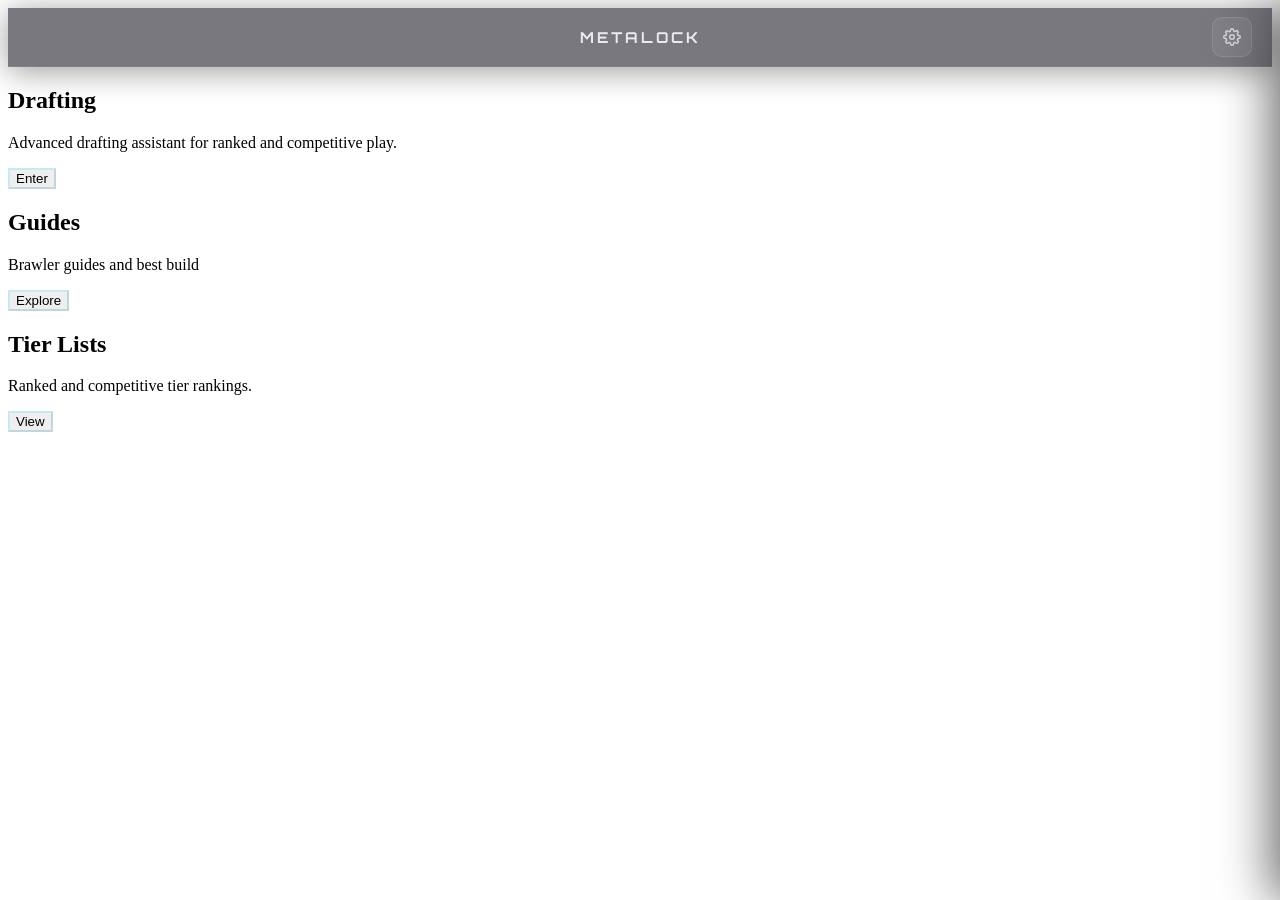
==== Index.html @ 1bfb884b "Initial commit" ====
<!DOCTYPE html>
<html lang="en">
<head>
    <meta charset="UTF-8">
    <meta name="viewport" content="width=device-width, initial-scale=1.0">
    <title>MetaLock App</title>

    <link href="https://fonts.googleapis.com/css2?family=Orbitron:wght@600;700&family=Inter:wght@400;600;700&display=swap" rel="stylesheet">

    <link rel="stylesheet" href="styles/base.css">
    <link rel="stylesheet" href="styles/layout.css">
    <link rel="stylesheet" href="styles/components.css">
    <link rel="stylesheet" href="styles/themes.css">

    <style>
        /* ── Hide old top-bar ── */
        .top-bar { display: none; }

        /* ═══════════════════════════════════════
           GLASS NAV BAR
        ═══════════════════════════════════════ */
        #glassNav {
            position: sticky;
            top: 0;
            z-index: 200;
            display: flex;
            align-items: center;
            justify-content: space-between;
            padding: 0 20px;
            height: 58px;
            background: rgba(10, 10, 20, 0.55);
            backdrop-filter: blur(18px) saturate(180%);
            -webkit-backdrop-filter: blur(18px) saturate(180%);
            border-bottom: 1px solid rgba(255, 255, 255, 0.07);
            box-shadow: 0 4px 32px rgba(0, 0, 0, 0.4);
        }

        /* Left spacer — mirrors gear button width so title stays centred */
        #navSpacer {
            width: 40px;
            height: 40px;
            flex-shrink: 0;
        }

        /* Centre — logo/title */
        #navTitle {
            font-family: 'Orbitron', sans-serif;
            font-size: 15px;
            font-weight: 700;
            letter-spacing: 3px;
            color: rgba(255,255,255,0.85);
            text-transform: uppercase;
            user-select: none;
            position: absolute;
            left: 50%;
            transform: translateX(-50%);
        }

        /* Right — gear */
        #navGear {
            background: rgba(255,255,255,0.06);
            border: 1px solid rgba(255,255,255,0.1);
            border-radius: 10px;
            width: 40px;
            height: 40px;
            display: flex;
            align-items: center;
            justify-content: center;
            cursor: pointer;
            transition: background 0.2s, transform 0.4s, border-color 0.2s;
            color: rgba(255,255,255,0.65);
            flex-shrink: 0;
        }
        #navGear:hover {
            background: rgba(255,255,255,0.12);
            color: #fff;
            border-color: rgba(255,255,255,0.22);
        }
        #navGear.open {
            transform: rotate(60deg);
            background: rgba(255,255,255,0.12);
            color: #fff;
        }

        /* ═══════════════════════════════════════
           SETTINGS DRAWER
        ═══════════════════════════════════════ */
        #settingsOverlay {
            display: none;
            position: fixed;
            inset: 0;
            z-index: 190;
            background: rgba(0,0,0,0);
            transition: background 0.3s;
        }
        #settingsOverlay.visible {
            display: block;
            background: rgba(0,0,0,0.35);
        }

        #settingsDrawer {
            position: fixed;
            top: 0;
            right: 0;
            height: 100vh;
            width: 300px;
            max-width: 88vw;
            z-index: 195;
            background: rgba(14, 14, 26, 0.82);
            backdrop-filter: blur(24px) saturate(160%);
            -webkit-backdrop-filter: blur(24px) saturate(160%);
            border-left: 1px solid rgba(255,255,255,0.08);
            box-shadow: -8px 0 48px rgba(0,0,0,0.6);
            transform: translateX(100%);
            transition: transform 0.35s cubic-bezier(0.22, 1, 0.36, 1);
            display: flex;
            flex-direction: column;
            overflow-y: auto;
        }
        #settingsDrawer.open { transform: translateX(0); }

        .drawer-header {
            display: flex;
            align-items: center;
            justify-content: space-between;
            padding: 18px 20px 14px;
            border-bottom: 1px solid rgba(255,255,255,0.07);
        }
        .drawer-header-title {
            font-family: 'Orbitron', sans-serif;
            font-size: 13px;
            font-weight: 700;
            letter-spacing: 2px;
            color: rgba(255,255,255,0.7);
        }
        #drawerClose {
            background: none;
            border: none;
            color: rgba(255,255,255,0.4);
            cursor: pointer;
            padding: 4px;
            border-radius: 6px;
            transition: color 0.2s, background 0.2s;
            display: flex;
            align-items: center;
        }
        #drawerClose:hover { color: #fff; background: rgba(255,255,255,0.08); }

        .drawer-section {
            padding: 20px 20px 4px;
        }
        .drawer-section-label {
            font-family: 'Orbitron', sans-serif;
            font-size: 9px;
            font-weight: 700;
            letter-spacing: 2.5px;
            color: rgba(255,255,255,0.25);
            text-transform: uppercase;
            margin-bottom: 12px;
        }

        /* ── Theme swatches ── */
        .theme-swatches {
            display: grid;
            grid-template-columns: 1fr 1fr;
            gap: 8px;
        }
        .theme-swatch {
            border-radius: 10px;
            padding: 10px 12px;
            cursor: pointer;
            border: 2px solid transparent;
            transition: border-color 0.2s, transform 0.15s;
            display: flex;
            align-items: center;
            gap: 10px;
            font-family: 'Orbitron', sans-serif;
            font-size: 10px;
            font-weight: 700;
            letter-spacing: 1px;
        }
        .theme-swatch:hover { transform: scale(1.03); }
        .theme-swatch.active { border-color: rgba(255,255,255,0.55); }

        .theme-swatch[data-theme="theme-dark"]  { background: rgba(20,20,35,0.9);    color: rgba(255,255,255,0.7); }
        .theme-swatch[data-theme="theme-light"] { background: rgba(240,240,248,0.9); color: rgba(30,30,50,0.8); }
        .theme-swatch[data-theme="theme-red"]   { background: rgba(60,10,10,0.9);    color: rgba(255,140,140,0.9); }
        .theme-swatch[data-theme="theme-blue"]  { background: rgba(10,20,60,0.9);    color: rgba(100,180,255,0.9); }

        .swatch-dot {
            width: 12px;
            height: 12px;
            border-radius: 50%;
            flex-shrink: 0;
        }
        .theme-swatch[data-theme="theme-dark"]  .swatch-dot { background: #7b7b9e; }
        .theme-swatch[data-theme="theme-light"] .swatch-dot { background: #b0b0d0; }
        .theme-swatch[data-theme="theme-red"]   .swatch-dot { background: #ee1b1b; }
        .theme-swatch[data-theme="theme-blue"]  .swatch-dot { background: #0088ff; }

        /* ── Divider ── */
        .drawer-divider {
            height: 1px;
            background: rgba(255,255,255,0.06);
            margin: 8px 20px;
        }

        /* ── Toggle rows ── */
        .setting-row {
            display: flex;
            align-items: center;
            justify-content: space-between;
            padding: 11px 0;
            border-bottom: 1px solid rgba(255,255,255,0.04);
        }
        .setting-row:last-child { border-bottom: none; }
        .setting-row-label {
            font-family: 'Orbitron', sans-serif;
            font-size: 10px;
            font-weight: 700;
            letter-spacing: 1px;
            color: rgba(255,255,255,0.55);
        }
        .setting-row-desc {
            font-family: 'Orbitron', sans-serif;
            font-size: 8px;
            letter-spacing: 0.5px;
            color: rgba(255,255,255,0.2);
            margin-top: 2px;
        }

        /* Pill toggle */
        .pill-toggle {
            position: relative;
            width: 40px;
            height: 22px;
            flex-shrink: 0;
        }
        .pill-toggle input { opacity: 0; width: 0; height: 0; }
        .pill-track {
            position: absolute;
            inset: 0;
            border-radius: 11px;
            background: rgba(255,255,255,0.1);
            border: 1px solid rgba(255,255,255,0.12);
            cursor: pointer;
            transition: background 0.25s;
        }
        .pill-track::after {
            content: '';
            position: absolute;
            left: 3px;
            top: 50%;
            transform: translateY(-50%);
            width: 14px;
            height: 14px;
            border-radius: 50%;
            background: rgba(255,255,255,0.4);
            transition: left 0.25s, background 0.25s;
        }
        .pill-toggle input:checked + .pill-track {
            background: rgba(93,220,255,0.25);
            border-color: rgba(93,220,255,0.4);
        }
        .pill-toggle input:checked + .pill-track::after {
            left: calc(100% - 17px);
            background: #5ddcff;
        }

        /* ── Accent pips ── */
        .accent-pips {
            display: flex;
            gap: 8px;
            flex-wrap: wrap;
            margin-top: 2px;
        }
        .accent-pip {
            width: 22px;
            height: 22px;
            border-radius: 50%;
            cursor: pointer;
            border: 2px solid transparent;
            transition: transform 0.15s, border-color 0.15s;
        }
        .accent-pip:hover { transform: scale(1.2); }
        .accent-pip.active { border-color: #fff; transform: scale(1.15); }
    </style>
</head>

<body class="theme-dark">

    <!-- ── Glass nav bar ── -->
    <nav id="glassNav">
        <!-- Spacer mirrors gear width so title is truly centred -->
        <div id="navSpacer"></div>

        <span id="navTitle">MetaLock</span>

        <button id="navGear" aria-label="Settings" title="Settings">
            <svg width="18" height="18" viewBox="0 0 24 24" fill="none" stroke="currentColor" stroke-width="2" stroke-linecap="round" stroke-linejoin="round">
                <circle cx="12" cy="12" r="3"/>
                <path d="M19.4 15a1.65 1.65 0 0 0 .33 1.82l.06.06a2 2 0 0 1-2.83 2.83l-.06-.06a1.65 1.65 0 0 0-1.82-.33 1.65 1.65 0 0 0-1 1.51V21a2 2 0 0 1-4 0v-.09A1.65 1.65 0 0 0 9 19.4a1.65 1.65 0 0 0-1.82.33l-.06.06a2 2 0 0 1-2.83-2.83l.06-.06A1.65 1.65 0 0 0 4.68 15a1.65 1.65 0 0 0-1.51-1H3a2 2 0 0 1 0-4h.09A1.65 1.65 0 0 0 4.6 9a1.65 1.65 0 0 0-.33-1.82l-.06-.06a2 2 0 0 1 2.83-2.83l.06.06A1.65 1.65 0 0 0 9 4.68a1.65 1.65 0 0 0 1-1.51V3a2 2 0 0 1 4 0v.09a1.65 1.65 0 0 0 1 1.51 1.65 1.65 0 0 0 1.82-.33l.06-.06a2 2 0 0 1 2.83 2.83l-.06.06A1.65 1.65 0 0 0 19.4 9a1.65 1.65 0 0 0 1.51 1H21a2 2 0 0 1 0 4h-.09a1.65 1.65 0 0 0-1.51 1z"/>
            </svg>
        </button>
    </nav>

    <!-- ── Settings overlay & drawer ── -->
    <div id="settingsOverlay"></div>

    <aside id="settingsDrawer" role="dialog" aria-label="Settings">
        <div class="drawer-header">
            <span class="drawer-header-title">SETTINGS</span>
            <button id="drawerClose" aria-label="Close settings">
                <svg width="16" height="16" viewBox="0 0 16 16" fill="none">
                    <path d="M3 3L13 13M13 3L3 13" stroke="currentColor" stroke-width="2" stroke-linecap="round"/>
                </svg>
            </button>
        </div>

        <!-- Theme -->
        <div class="drawer-section">
            <div class="drawer-section-label">Theme</div>
            <div class="theme-swatches">
                <div class="theme-swatch active" data-theme="theme-dark">
                    <span class="swatch-dot"></span>Dark
                </div>
                <div class="theme-swatch" data-theme="theme-light">
                    <span class="swatch-dot"></span>Light
                </div>
                <div class="theme-swatch" data-theme="theme-red">
                    <span class="swatch-dot"></span>Red
                </div>
                <div class="theme-swatch" data-theme="theme-blue">
                    <span class="swatch-dot"></span>Blue
                </div>
            </div>
        </div>

        <div class="drawer-divider"></div>

        <!-- Display -->
        <div class="drawer-section">
            <div class="drawer-section-label">Display</div>

            <div class="setting-row">
                <div>
                    <div class="setting-row-label">Reduced Motion</div>
                    <div class="setting-row-desc">Disable animations</div>
                </div>
                <label class="pill-toggle">
                    <input type="checkbox" id="toggleMotion">
                    <span class="pill-track"></span>
                </label>
            </div>

            <div class="setting-row">
                <div>
                    <div class="setting-row-label">Compact Cards</div>
                    <div class="setting-row-desc">Smaller feature cards</div>
                </div>
                <label class="pill-toggle">
                    <input type="checkbox" id="toggleCompact">
                    <span class="pill-track"></span>
                </label>
            </div>
        </div>

        <div class="drawer-divider"></div>

        <!-- Accent colour -->
        <div class="drawer-section">
            <div class="drawer-section-label">UI Accent</div>
            <div class="accent-pips" id="accentPips">
                <div class="accent-pip active" data-accent="#5ddcff" style="background:#5ddcff"></div>
                <div class="accent-pip" data-accent="#ff5daa" style="background:#ff5daa"></div>
                <div class="accent-pip" data-accent="#5dff8a" style="background:#5dff8a"></div>
                <div class="accent-pip" data-accent="#ffbe5d" style="background:#ffbe5d"></div>
                <div class="accent-pip" data-accent="#c05dff" style="background:#c05dff"></div>
                <div class="accent-pip" data-accent="#ff5d5d" style="background:#ff5d5d"></div>
                <div class="accent-pip" data-accent="#ffffff" style="background:#ffffff"></div>
            </div>
        </div>

        <div class="drawer-divider"></div>

        <!-- About -->
        <div class="drawer-section">
            <div class="drawer-section-label">About</div>
            <div class="setting-row">
                <div>
                    <div class="setting-row-label">MetaLock</div>
                    <div class="setting-row-desc">Brawl Stars companion app</div>
                </div>
            </div>
        </div>
    </aside>

    <!-- ── Dashboard ── -->
    <main class="dashboard-grid">
        <div class="feature-card">
            <h2>Drafting</h2>
            <p>Advanced drafting assistant for ranked and competitive play.</p>
            <button class="primary-btn">Enter</button>
        </div>

        <div class="feature-card">
            <h2>Guides</h2>
            <p>Brawler guides and best build</p>
            <button class="primary-btn">Explore</button>
        </div>

        <div class="feature-card">
            <h2>Tier Lists</h2>
            <p>Ranked and competitive tier rankings.</p>
            <button class="primary-btn" onclick="goToTierLists()">View</button>
        </div>
    </main>

    <script src="scripts/themeManager.js"></script>
    <script src="scripts/app.js"></script>
    <script src="scripts/navigation.js"></script>

    <script>
    (function () {
        const THEMES    = ["theme-dark","theme-light","theme-red","theme-blue"];
        const LS_KEY    = "bsTierSettings_v1"; // shared key with tier-lists page

        // ── Load settings (shared with tier-lists page) ──
        let settings = { theme:"theme-dark", accent:"#5ddcff", compact:false, motion:false };
        try {
            const s = JSON.parse(localStorage.getItem(LS_KEY));
            if (s) settings = Object.assign(settings, s);
        } catch {}

        function saveSettings() {
            try { localStorage.setItem(LS_KEY, JSON.stringify(settings)); } catch {}
        }

        // ── Apply accent ──
        function applyAccent(color) {
            const style = document.getElementById("accentStyle") || document.createElement("style");
            style.id = "accentStyle";
            style.textContent = `
                .pill-toggle input:checked + .pill-track { background:${color}33; border-color:${color}66; }
                .pill-toggle input:checked + .pill-track::after { background:${color}; }
                .primary-btn { border-color: ${color}44; }
                .primary-btn:hover { box-shadow: 0 0 16px ${color}55; }
            `;
            document.head.appendChild(style);
        }

        // ── Apply compact ──
        function applyCompact(on) {
            const style = document.getElementById("compactStyle") || document.createElement("style");
            style.id = "compactStyle";
            style.textContent = on
                ? `.feature-card { padding: 16px 18px !important; } .feature-card h2 { font-size: 1.1rem !important; } .feature-card p { font-size: 0.82rem !important; }`
                : "";
            document.head.appendChild(style);
        }

        // ── Apply reduced motion ──
        function applyMotion(on) {
            const style = document.getElementById("motionStyle") || document.createElement("style");
            style.id = "motionStyle";
            style.textContent = on ? `*, *::before, *::after { transition: none !important; animation: none !important; }` : "";
            document.head.appendChild(style);
        }

        // ── Apply all ──
        function applyAll() {
            THEMES.forEach(t => document.body.classList.remove(t));
            document.body.classList.add(settings.theme);
            applyAccent(settings.accent);
            applyCompact(settings.compact);
            applyMotion(settings.motion);

            // Sync drawer UI
            document.querySelectorAll(".theme-swatch").forEach(el =>
                el.classList.toggle("active", el.dataset.theme === settings.theme));
            document.querySelectorAll(".accent-pip").forEach(el =>
                el.classList.toggle("active", el.dataset.accent === settings.accent));
            document.getElementById("toggleCompact").checked = settings.compact;
            document.getElementById("toggleMotion").checked  = settings.motion;
        }

        // ── Drawer open/close ──
        const gear    = document.getElementById("navGear");
        const drawer  = document.getElementById("settingsDrawer");
        const overlay = document.getElementById("settingsOverlay");
        const closeBtn= document.getElementById("drawerClose");

        function openDrawer()  { drawer.classList.add("open");    overlay.classList.add("visible");    gear.classList.add("open"); }
        function closeDrawer() { drawer.classList.remove("open"); overlay.classList.remove("visible"); gear.classList.remove("open"); }

        gear.addEventListener("click", () => drawer.classList.contains("open") ? closeDrawer() : openDrawer());
        overlay.addEventListener("click", closeDrawer);
        closeBtn.addEventListener("click", closeDrawer);

        // ── Theme swatches ──
        document.querySelectorAll(".theme-swatch").forEach(el => {
            el.addEventListener("click", () => {
                THEMES.forEach(t => document.body.classList.remove(t));
                document.body.classList.add(el.dataset.theme);
                document.querySelectorAll(".theme-swatch").forEach(s => s.classList.remove("active"));
                el.classList.add("active");
                settings.theme = el.dataset.theme;
                saveSettings();
            });
        });

        // ── Accent pips ──
        document.querySelectorAll(".accent-pip").forEach(pip => {
            pip.addEventListener("click", () => {
                document.querySelectorAll(".accent-pip").forEach(p => p.classList.remove("active"));
                pip.classList.add("active");
                settings.accent = pip.dataset.accent;
                applyAccent(settings.accent);
                saveSettings();
            });
        });

        // ── Toggles ──
        document.getElementById("toggleCompact").addEventListener("change", function () {
            settings.compact = this.checked;
            applyCompact(this.checked);
            saveSettings();
        });
        document.getElementById("toggleMotion").addEventListener("change", function () {
            settings.motion = this.checked;
            applyMotion(this.checked);
            saveSettings();
        });

        // ── Init ──
        if (document.readyState === "loading") {
            document.addEventListener("DOMContentLoaded", applyAll);
        } else {
            applyAll();
        }
    })();
    </script>

</body>
</html>
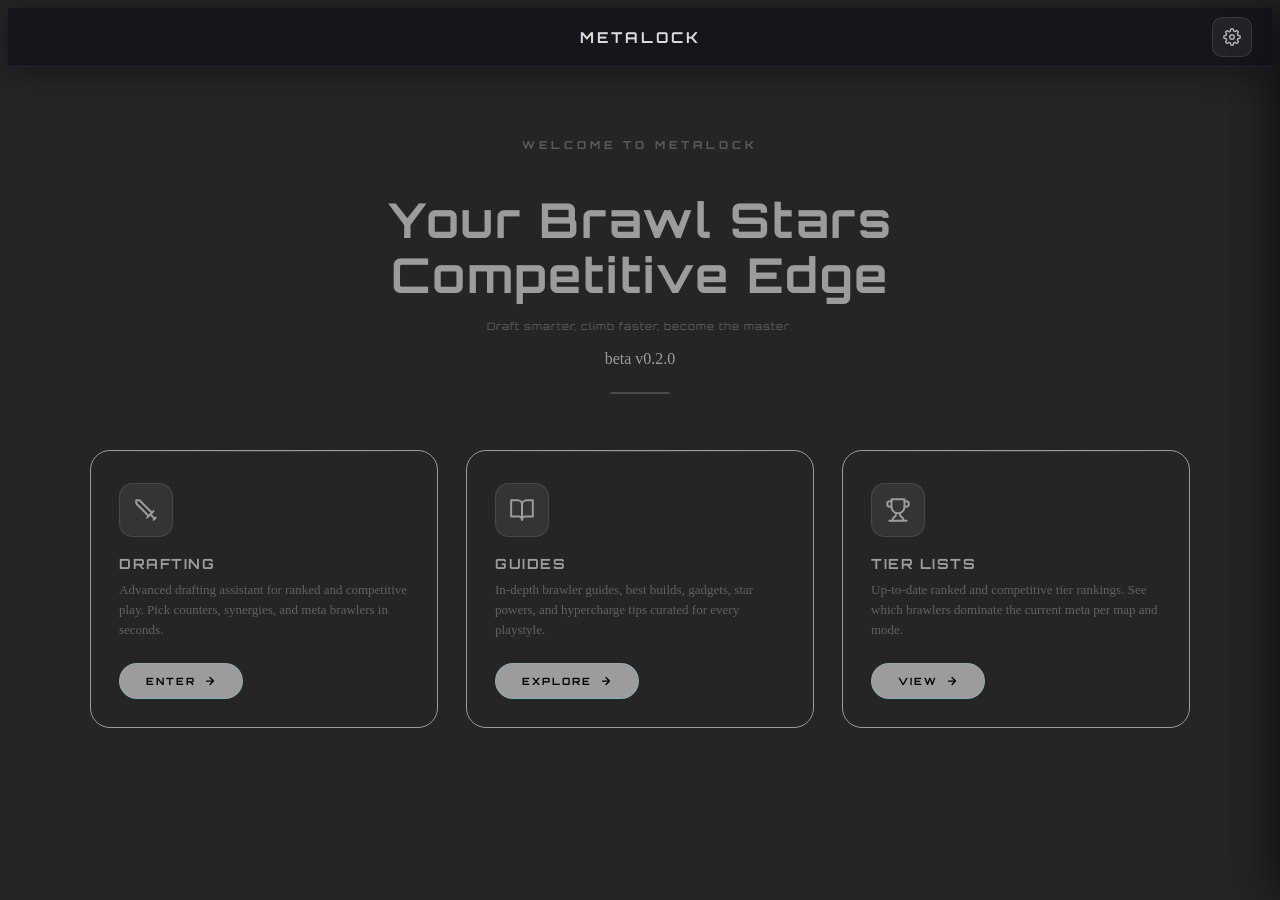
==== commit 73c7cd1e: "Beta v0.1.2" ====
--- a/Index.html
+++ b/Index.html
@@ -7,295 +7,15 @@
 
     <link href="https://fonts.googleapis.com/css2?family=Orbitron:wght@600;700&family=Inter:wght@400;600;700&display=swap" rel="stylesheet">
 
-    <link rel="stylesheet" href="styles/base.css">
-    <link rel="stylesheet" href="styles/layout.css">
-    <link rel="stylesheet" href="styles/components.css">
-    <link rel="stylesheet" href="styles/themes.css">
-
-    <style>
-        /* ── Hide old top-bar ── */
-        .top-bar { display: none; }
-
-        /* ═══════════════════════════════════════
-           GLASS NAV BAR
-        ═══════════════════════════════════════ */
-        #glassNav {
-            position: sticky;
-            top: 0;
-            z-index: 200;
-            display: flex;
-            align-items: center;
-            justify-content: space-between;
-            padding: 0 20px;
-            height: 58px;
-            background: rgba(10, 10, 20, 0.55);
-            backdrop-filter: blur(18px) saturate(180%);
-            -webkit-backdrop-filter: blur(18px) saturate(180%);
-            border-bottom: 1px solid rgba(255, 255, 255, 0.07);
-            box-shadow: 0 4px 32px rgba(0, 0, 0, 0.4);
-        }
-
-        /* Left spacer — mirrors gear button width so title stays centred */
-        #navSpacer {
-            width: 40px;
-            height: 40px;
-            flex-shrink: 0;
-        }
-
-        /* Centre — logo/title */
-        #navTitle {
-            font-family: 'Orbitron', sans-serif;
-            font-size: 15px;
-            font-weight: 700;
-            letter-spacing: 3px;
-            color: rgba(255,255,255,0.85);
-            text-transform: uppercase;
-            user-select: none;
-            position: absolute;
-            left: 50%;
-            transform: translateX(-50%);
-        }
-
-        /* Right — gear */
-        #navGear {
-            background: rgba(255,255,255,0.06);
-            border: 1px solid rgba(255,255,255,0.1);
-            border-radius: 10px;
-            width: 40px;
-            height: 40px;
-            display: flex;
-            align-items: center;
-            justify-content: center;
-            cursor: pointer;
-            transition: background 0.2s, transform 0.4s, border-color 0.2s;
-            color: rgba(255,255,255,0.65);
-            flex-shrink: 0;
-        }
-        #navGear:hover {
-            background: rgba(255,255,255,0.12);
-            color: #fff;
-            border-color: rgba(255,255,255,0.22);
-        }
-        #navGear.open {
-            transform: rotate(60deg);
-            background: rgba(255,255,255,0.12);
-            color: #fff;
-        }
-
-        /* ═══════════════════════════════════════
-           SETTINGS DRAWER
-        ═══════════════════════════════════════ */
-        #settingsOverlay {
-            display: none;
-            position: fixed;
-            inset: 0;
-            z-index: 190;
-            background: rgba(0,0,0,0);
-            transition: background 0.3s;
-        }
-        #settingsOverlay.visible {
-            display: block;
-            background: rgba(0,0,0,0.35);
-        }
-
-        #settingsDrawer {
-            position: fixed;
-            top: 0;
-            right: 0;
-            height: 100vh;
-            width: 300px;
-            max-width: 88vw;
-            z-index: 195;
-            background: rgba(14, 14, 26, 0.82);
-            backdrop-filter: blur(24px) saturate(160%);
-            -webkit-backdrop-filter: blur(24px) saturate(160%);
-            border-left: 1px solid rgba(255,255,255,0.08);
-            box-shadow: -8px 0 48px rgba(0,0,0,0.6);
-            transform: translateX(100%);
-            transition: transform 0.35s cubic-bezier(0.22, 1, 0.36, 1);
-            display: flex;
-            flex-direction: column;
-            overflow-y: auto;
-        }
-        #settingsDrawer.open { transform: translateX(0); }
-
-        .drawer-header {
-            display: flex;
-            align-items: center;
-            justify-content: space-between;
-            padding: 18px 20px 14px;
-            border-bottom: 1px solid rgba(255,255,255,0.07);
-        }
-        .drawer-header-title {
-            font-family: 'Orbitron', sans-serif;
-            font-size: 13px;
-            font-weight: 700;
-            letter-spacing: 2px;
-            color: rgba(255,255,255,0.7);
-        }
-        #drawerClose {
-            background: none;
-            border: none;
-            color: rgba(255,255,255,0.4);
-            cursor: pointer;
-            padding: 4px;
-            border-radius: 6px;
-            transition: color 0.2s, background 0.2s;
-            display: flex;
-            align-items: center;
-        }
-        #drawerClose:hover { color: #fff; background: rgba(255,255,255,0.08); }
-
-        .drawer-section {
-            padding: 20px 20px 4px;
-        }
-        .drawer-section-label {
-            font-family: 'Orbitron', sans-serif;
-            font-size: 9px;
-            font-weight: 700;
-            letter-spacing: 2.5px;
-            color: rgba(255,255,255,0.25);
-            text-transform: uppercase;
-            margin-bottom: 12px;
-        }
-
-        /* ── Theme swatches ── */
-        .theme-swatches {
-            display: grid;
-            grid-template-columns: 1fr 1fr;
-            gap: 8px;
-        }
-        .theme-swatch {
-            border-radius: 10px;
-            padding: 10px 12px;
-            cursor: pointer;
-            border: 2px solid transparent;
-            transition: border-color 0.2s, transform 0.15s;
-            display: flex;
-            align-items: center;
-            gap: 10px;
-            font-family: 'Orbitron', sans-serif;
-            font-size: 10px;
-            font-weight: 700;
-            letter-spacing: 1px;
-        }
-        .theme-swatch:hover { transform: scale(1.03); }
-        .theme-swatch.active { border-color: rgba(255,255,255,0.55); }
-
-        .theme-swatch[data-theme="theme-dark"]  { background: rgba(20,20,35,0.9);    color: rgba(255,255,255,0.7); }
-        .theme-swatch[data-theme="theme-light"] { background: rgba(240,240,248,0.9); color: rgba(30,30,50,0.8); }
-        .theme-swatch[data-theme="theme-red"]   { background: rgba(60,10,10,0.9);    color: rgba(255,140,140,0.9); }
-        .theme-swatch[data-theme="theme-blue"]  { background: rgba(10,20,60,0.9);    color: rgba(100,180,255,0.9); }
-
-        .swatch-dot {
-            width: 12px;
-            height: 12px;
-            border-radius: 50%;
-            flex-shrink: 0;
-        }
-        .theme-swatch[data-theme="theme-dark"]  .swatch-dot { background: #7b7b9e; }
-        .theme-swatch[data-theme="theme-light"] .swatch-dot { background: #b0b0d0; }
-        .theme-swatch[data-theme="theme-red"]   .swatch-dot { background: #ee1b1b; }
-        .theme-swatch[data-theme="theme-blue"]  .swatch-dot { background: #0088ff; }
-
-        /* ── Divider ── */
-        .drawer-divider {
-            height: 1px;
-            background: rgba(255,255,255,0.06);
-            margin: 8px 20px;
-        }
-
-        /* ── Toggle rows ── */
-        .setting-row {
-            display: flex;
-            align-items: center;
-            justify-content: space-between;
-            padding: 11px 0;
-            border-bottom: 1px solid rgba(255,255,255,0.04);
-        }
-        .setting-row:last-child { border-bottom: none; }
-        .setting-row-label {
-            font-family: 'Orbitron', sans-serif;
-            font-size: 10px;
-            font-weight: 700;
-            letter-spacing: 1px;
-            color: rgba(255,255,255,0.55);
-        }
-        .setting-row-desc {
-            font-family: 'Orbitron', sans-serif;
-            font-size: 8px;
-            letter-spacing: 0.5px;
-            color: rgba(255,255,255,0.2);
-            margin-top: 2px;
-        }
-
-        /* Pill toggle */
-        .pill-toggle {
-            position: relative;
-            width: 40px;
-            height: 22px;
-            flex-shrink: 0;
-        }
-        .pill-toggle input { opacity: 0; width: 0; height: 0; }
-        .pill-track {
-            position: absolute;
-            inset: 0;
-            border-radius: 11px;
-            background: rgba(255,255,255,0.1);
-            border: 1px solid rgba(255,255,255,0.12);
-            cursor: pointer;
-            transition: background 0.25s;
-        }
-        .pill-track::after {
-            content: '';
-            position: absolute;
-            left: 3px;
-            top: 50%;
-            transform: translateY(-50%);
-            width: 14px;
-            height: 14px;
-            border-radius: 50%;
-            background: rgba(255,255,255,0.4);
-            transition: left 0.25s, background 0.25s;
-        }
-        .pill-toggle input:checked + .pill-track {
-            background: rgba(93,220,255,0.25);
-            border-color: rgba(93,220,255,0.4);
-        }
-        .pill-toggle input:checked + .pill-track::after {
-            left: calc(100% - 17px);
-            background: #5ddcff;
-        }
-
-        /* ── Accent pips ── */
-        .accent-pips {
-            display: flex;
-            gap: 8px;
-            flex-wrap: wrap;
-            margin-top: 2px;
-        }
-        .accent-pip {
-            width: 22px;
-            height: 22px;
-            border-radius: 50%;
-            cursor: pointer;
-            border: 2px solid transparent;
-            transition: transform 0.15s, border-color 0.15s;
-        }
-        .accent-pip:hover { transform: scale(1.2); }
-        .accent-pip.active { border-color: #fff; transform: scale(1.15); }
-    </style>
+    <link rel="stylesheet" href="StyleCSS/Themes.css">
+    <link rel="stylesheet" href="StyleCSS/Index.css">
 </head>
 
 <body class="theme-dark">
 
-    <!-- ── Glass nav bar ── -->
     <nav id="glassNav">
-        <!-- Spacer mirrors gear width so title is truly centred -->
         <div id="navSpacer"></div>
-
         <span id="navTitle">MetaLock</span>
-
         <button id="navGear" aria-label="Settings" title="Settings">
             <svg width="18" height="18" viewBox="0 0 24 24" fill="none" stroke="currentColor" stroke-width="2" stroke-linecap="round" stroke-linejoin="round">
                 <circle cx="12" cy="12" r="3"/>
@@ -304,7 +24,6 @@
         </button>
     </nav>
 
-    <!-- ── Settings overlay & drawer ── -->
     <div id="settingsOverlay"></div>
 
     <aside id="settingsDrawer" role="dialog" aria-label="Settings">
@@ -317,7 +36,6 @@
             </button>
         </div>
 
-        <!-- Theme -->
         <div class="drawer-section">
             <div class="drawer-section-label">Theme</div>
             <div class="theme-swatches">
@@ -338,7 +56,6 @@
 
         <div class="drawer-divider"></div>
 
-        <!-- Display -->
         <div class="drawer-section">
             <div class="drawer-section-label">Display</div>
 
@@ -367,23 +84,6 @@
 
         <div class="drawer-divider"></div>
 
-        <!-- Accent colour -->
-        <div class="drawer-section">
-            <div class="drawer-section-label">UI Accent</div>
-            <div class="accent-pips" id="accentPips">
-                <div class="accent-pip active" data-accent="#5ddcff" style="background:#5ddcff"></div>
-                <div class="accent-pip" data-accent="#ff5daa" style="background:#ff5daa"></div>
-                <div class="accent-pip" data-accent="#5dff8a" style="background:#5dff8a"></div>
-                <div class="accent-pip" data-accent="#ffbe5d" style="background:#ffbe5d"></div>
-                <div class="accent-pip" data-accent="#c05dff" style="background:#c05dff"></div>
-                <div class="accent-pip" data-accent="#ff5d5d" style="background:#ff5d5d"></div>
-                <div class="accent-pip" data-accent="#ffffff" style="background:#ffffff"></div>
-            </div>
-        </div>
-
-        <div class="drawer-divider"></div>
-
-        <!-- About -->
         <div class="drawer-section">
             <div class="drawer-section-label">About</div>
             <div class="setting-row">
@@ -395,37 +95,79 @@
         </div>
     </aside>
 
-    <!-- ── Dashboard ── -->
+    <section class="hero-section">
+        <p class="hero-greeting">Welcome to MetaLock</p>
+        <h1 class="hero-title">Your Brawl Stars<br>Competitive Edge</h1>
+        <p class="hero-subtitle">
+            Draft smarter, climb faster, become the master.
+        </p>
+        <p>beta v0.2.0</p>
+        <div class="hero-divider"></div>
+    </section>
+
     <main class="dashboard-grid">
+
         <div class="feature-card">
+            <div class="card-icon">
+                <svg width="26" height="26" viewBox="0 0 24 24" fill="none" stroke="currentColor" stroke-width="1.8" stroke-linecap="round" stroke-linejoin="round">
+                    <path d="M14.5 17.5L3 6V3h3l11.5 11.5"/>
+                    <path d="M13 19l6-6"/>
+                    <path d="M16 16l4 4"/>
+                    <path d="M19 21l2-2"/>
+                </svg>
+            </div>
             <h2>Drafting</h2>
-            <p>Advanced drafting assistant for ranked and competitive play.</p>
-            <button class="primary-btn">Enter</button>
+            <p>Advanced drafting assistant for ranked and competitive play. Pick counters, synergies, and meta brawlers in seconds.</p>
+            <button class="primary-btn" onclick="goToDrafting()">
+                Enter
+                <svg width="12" height="12" viewBox="0 0 24 24" fill="none" stroke="currentColor" stroke-width="2.5" stroke-linecap="round" stroke-linejoin="round"><path d="M5 12h14M12 5l7 7-7 7"/></svg>
+            </button>
         </div>
 
         <div class="feature-card">
+            <div class="card-icon">
+                <svg width="26" height="26" viewBox="0 0 24 24" fill="none" stroke="currentColor" stroke-width="1.8" stroke-linecap="round" stroke-linejoin="round">
+                    <path d="M2 3h6a4 4 0 0 1 4 4v14a3 3 0 0 0-3-3H2z"/>
+                    <path d="M22 3h-6a4 4 0 0 0-4 4v14a3 3 0 0 1 3-3h7z"/>
+                </svg>
+            </div>
             <h2>Guides</h2>
-            <p>Brawler guides and best build</p>
-            <button class="primary-btn">Explore</button>
+            <p>In-depth brawler guides, best builds, gadgets, star powers, and hypercharge tips curated for every playstyle.</p>
+            <button class="primary-btn" onclick="goToGuides()">
+                Explore
+                <svg width="12" height="12" viewBox="0 0 24 24" fill="none" stroke="currentColor" stroke-width="2.5" stroke-linecap="round" stroke-linejoin="round"><path d="M5 12h14M12 5l7 7-7 7"/></svg>
+            </button>
         </div>
 
         <div class="feature-card">
+            <div class="card-icon">
+                <svg width="26" height="26" viewBox="0 0 24 24" fill="none" stroke="currentColor" stroke-width="1.8" stroke-linecap="round" stroke-linejoin="round">
+                    <path d="M6 9H4.5a2.5 2.5 0 0 1 0-5H6"/>
+                    <path d="M18 9h1.5a2.5 2.5 0 0 0 0-5H18"/>
+                    <path d="M4 22h16"/>
+                    <path d="M10 14.66V17c0 .55-.47.98-.97 1.21C7.85 18.75 7 20.24 7 22"/>
+                    <path d="M14 14.66V17c0 .55.47.98.97 1.21C16.15 18.75 17 20.24 17 22"/>
+                    <path d="M18 2H6v7a6 6 0 0 0 12 0V2z"/>
+                </svg>
+            </div>
             <h2>Tier Lists</h2>
-            <p>Ranked and competitive tier rankings.</p>
-            <button class="primary-btn" onclick="goToTierLists()">View</button>
-        </div>
+            <p>Up-to-date ranked and competitive tier rankings. See which brawlers dominate the current meta per map and mode.</p>
+            <button class="primary-btn" onclick="goToTierLists()">
+                View
+                <svg width="12" height="12" viewBox="0 0 24 24" fill="none" stroke="currentColor" stroke-width="2.5" stroke-linecap="round" stroke-linejoin="round"><path d="M5 12h14M12 5l7 7-7 7"/></svg>
+            </button>
+        </div>
+
     </main>
 
-    <script src="scripts/themeManager.js"></script>
-    <script src="scripts/app.js"></script>
-    <script src="scripts/navigation.js"></script>
+    <script src="JS_scripts/ThemeManager.js"></script>
+    <script src="JS_scripts/Navigation.js"></script>
 
     <script>
     (function () {
-        const THEMES    = ["theme-dark","theme-light","theme-red","theme-blue"];
-        const LS_KEY    = "bsTierSettings_v1"; // shared key with tier-lists page
-
-        // ── Load settings (shared with tier-lists page) ──
+        const THEMES = ["theme-dark","theme-light","theme-red","theme-blue"];
+        const LS_KEY = "bsTierSettings_v1";
+
         let settings = { theme:"theme-dark", accent:"#5ddcff", compact:false, motion:false };
         try {
             const s = JSON.parse(localStorage.getItem(LS_KEY));
@@ -436,7 +178,6 @@
             try { localStorage.setItem(LS_KEY, JSON.stringify(settings)); } catch {}
         }
 
-        // ── Apply accent ──
         function applyAccent(color) {
             const style = document.getElementById("accentStyle") || document.createElement("style");
             style.id = "accentStyle";
@@ -444,22 +185,15 @@
                 .pill-toggle input:checked + .pill-track { background:${color}33; border-color:${color}66; }
                 .pill-toggle input:checked + .pill-track::after { background:${color}; }
                 .primary-btn { border-color: ${color}44; }
-                .primary-btn:hover { box-shadow: 0 0 16px ${color}55; }
+                .primary-btn:hover { box-shadow: 0 0 22px ${color}66, 0 0 45px ${color}28; border-color: ${color}99; }
             `;
             document.head.appendChild(style);
         }
 
-        // ── Apply compact ──
         function applyCompact(on) {
-            const style = document.getElementById("compactStyle") || document.createElement("style");
-            style.id = "compactStyle";
-            style.textContent = on
-                ? `.feature-card { padding: 16px 18px !important; } .feature-card h2 { font-size: 1.1rem !important; } .feature-card p { font-size: 0.82rem !important; }`
-                : "";
-            document.head.appendChild(style);
-        }
-
-        // ── Apply reduced motion ──
+            document.body.classList.toggle("compact-mode", on);
+        }
+
         function applyMotion(on) {
             const style = document.getElementById("motionStyle") || document.createElement("style");
             style.id = "motionStyle";
@@ -467,7 +201,6 @@
             document.head.appendChild(style);
         }
 
-        // ── Apply all ──
         function applyAll() {
             THEMES.forEach(t => document.body.classList.remove(t));
             document.body.classList.add(settings.theme);
@@ -475,16 +208,12 @@
             applyCompact(settings.compact);
             applyMotion(settings.motion);
 
-            // Sync drawer UI
             document.querySelectorAll(".theme-swatch").forEach(el =>
                 el.classList.toggle("active", el.dataset.theme === settings.theme));
-            document.querySelectorAll(".accent-pip").forEach(el =>
-                el.classList.toggle("active", el.dataset.accent === settings.accent));
             document.getElementById("toggleCompact").checked = settings.compact;
             document.getElementById("toggleMotion").checked  = settings.motion;
         }
 
-        // ── Drawer open/close ──
         const gear    = document.getElementById("navGear");
         const drawer  = document.getElementById("settingsDrawer");
         const overlay = document.getElementById("settingsOverlay");
@@ -497,7 +226,6 @@
         overlay.addEventListener("click", closeDrawer);
         closeBtn.addEventListener("click", closeDrawer);
 
-        // ── Theme swatches ──
         document.querySelectorAll(".theme-swatch").forEach(el => {
             el.addEventListener("click", () => {
                 THEMES.forEach(t => document.body.classList.remove(t));
@@ -509,30 +237,18 @@
             });
         });
 
-        // ── Accent pips ──
-        document.querySelectorAll(".accent-pip").forEach(pip => {
-            pip.addEventListener("click", () => {
-                document.querySelectorAll(".accent-pip").forEach(p => p.classList.remove("active"));
-                pip.classList.add("active");
-                settings.accent = pip.dataset.accent;
-                applyAccent(settings.accent);
-                saveSettings();
-            });
-        });
-
-        // ── Toggles ──
         document.getElementById("toggleCompact").addEventListener("change", function () {
             settings.compact = this.checked;
             applyCompact(this.checked);
             saveSettings();
         });
+
         document.getElementById("toggleMotion").addEventListener("change", function () {
             settings.motion = this.checked;
             applyMotion(this.checked);
             saveSettings();
         });
 
-        // ── Init ──
         if (document.readyState === "loading") {
             document.addEventListener("DOMContentLoaded", applyAll);
         } else {
--- a/StyleCSS/Themes.css
+++ b/StyleCSS/Themes.css
@@ -0,0 +1,118 @@
+body.theme-dark {
+    background: #252525;
+    color: #9c9c9c;
+}
+
+.theme-dark .feature-card {
+    background: #252525;
+    border: 1px solid #9c9c9c;
+}
+
+.theme-dark .primary-btn {
+    background: #9c9c9c;
+}
+
+body.theme-light {
+    background: #f3f4f6;
+    color: #111;
+}
+
+.theme-light .feature-card {
+    background: white;
+    border: 1px solid #ddd;
+}
+
+.theme-light .primary-btn {
+    background: #b8b8b8;
+}
+
+body.theme-red {
+    background: #1d1d1d;
+    color: #ff2b2b;
+}
+
+.theme-red .feature-card {
+    background: #1d1d1d;
+    border: 1px solid #ff2b2b;
+}
+
+.theme-red .primary-btn {
+    background: #ff2b2b;
+    color: #1d1d1d;
+}
+
+body.theme-blue {
+    background: #2f3031;
+    color: #00aaff;
+}
+
+.theme-blue .feature-card {
+    background: #2f3031;
+    border: 1px solid #00aaff;
+}
+
+.theme-blue .primary-btn {
+    background: #00aaff;
+    color: black;
+}
+
+.theme-dark .feature-card:hover {
+    box-shadow: 0 12px 40px rgba(93, 220, 255, 0.12);
+}
+.theme-dark .primary-btn:hover {
+    box-shadow: 0 0 20px rgba(156, 156, 156, 0.55), 0 0 40px rgba(156, 156, 156, 0.2);
+    border-color: rgba(156, 156, 156, 0.6);
+}
+.theme-dark .card-icon:hover,
+.theme-dark .feature-card:hover .card-icon {
+    box-shadow: 0 0 18px rgba(93, 220, 255, 0.3);
+}
+
+.theme-light .feature-card:hover {
+    box-shadow: 0 12px 40px rgba(0, 0, 0, 0.1);
+}
+.theme-light .primary-btn:hover {
+    box-shadow: 0 0 20px rgba(100, 100, 140, 0.4), 0 0 40px rgba(100, 100, 140, 0.15);
+    border-color: rgba(100, 100, 140, 0.5);
+}
+.theme-light .card-icon {
+    background: rgba(0,0,0,0.05);
+    border-color: rgba(0,0,0,0.1);
+}
+
+.theme-red .feature-card:hover {
+    box-shadow: 0 12px 40px rgba(255, 43, 43, 0.2);
+}
+.theme-red .primary-btn:hover {
+    box-shadow: 0 0 24px rgba(255, 43, 43, 0.65), 0 0 50px rgba(255, 43, 43, 0.25);
+    border-color: rgba(255, 43, 43, 0.7);
+}
+.theme-red .card-icon {
+    background: rgba(255, 43, 43, 0.1);
+    border-color: rgba(255, 43, 43, 0.2);
+    color: #ff2b2b;
+}
+.theme-red .feature-card:hover .card-icon {
+    box-shadow: 0 0 20px rgba(255, 43, 43, 0.4);
+}
+
+.theme-blue .feature-card:hover {
+    box-shadow: 0 12px 40px rgba(0, 170, 255, 0.2);
+}
+.theme-blue .primary-btn:hover {
+    box-shadow: 0 0 24px rgba(0, 170, 255, 0.65), 0 0 50px rgba(0, 170, 255, 0.25);
+    border-color: rgba(0, 170, 255, 0.7);
+}
+.theme-blue .card-icon {
+    background: rgba(0, 170, 255, 0.1);
+    border-color: rgba(0, 170, 255, 0.2);
+    color: #00aaff;
+}
+.theme-blue .feature-card:hover .card-icon {
+    box-shadow: 0 0 20px rgba(0, 170, 255, 0.4);
+}
+
+.theme-dark  .hero-divider { background: #9c9c9c; }
+.theme-light .hero-divider { background: #111; }
+.theme-red   .hero-divider { background: #ff2b2b; }
+.theme-blue  .hero-divider { background: #00aaff; }
--- a/StyleCSS/Index.css
+++ b/StyleCSS/Index.css
@@ -0,0 +1,468 @@
+.top-bar { display: none; }
+
+#glassNav {
+    position: sticky;
+    top: 0;
+    z-index: 200;
+    display: flex;
+    align-items: center;
+    justify-content: space-between;
+    padding: 0 20px;
+    height: 58px;
+    background: rgba(10, 10, 20, 0.55);
+    backdrop-filter: blur(18px) saturate(180%);
+    -webkit-backdrop-filter: blur(18px) saturate(180%);
+    border-bottom: 1px solid rgba(255, 255, 255, 0.07);
+    box-shadow: 0 4px 32px rgba(0, 0, 0, 0.4);
+}
+
+#navSpacer {
+    width: 40px;
+    height: 40px;
+    flex-shrink: 0;
+}
+
+#navTitle {
+    font-family: 'Orbitron', sans-serif;
+    font-size: 15px;
+    font-weight: 700;
+    letter-spacing: 3px;
+    color: rgba(255,255,255,0.85);
+    text-transform: uppercase;
+    user-select: none;
+    position: absolute;
+    left: 50%;
+    transform: translateX(-50%);
+}
+
+#navGear {
+    background: rgba(255,255,255,0.06);
+    border: 1px solid rgba(255,255,255,0.1);
+    border-radius: 10px;
+    width: 40px;
+    height: 40px;
+    display: flex;
+    align-items: center;
+    justify-content: center;
+    cursor: pointer;
+    transition: background 0.2s, transform 0.4s, border-color 0.2s;
+    color: rgba(255,255,255,0.65);
+    flex-shrink: 0;
+}
+
+#navGear:hover {
+    background: rgba(255,255,255,0.12);
+    color: #fff;
+    border-color: rgba(255,255,255,0.22);
+}
+
+#navGear.open {
+    transform: rotate(60deg);
+    background: rgba(255,255,255,0.12);
+    color: #fff;
+}
+
+#settingsOverlay {
+    display: none;
+    position: fixed;
+    inset: 0;
+    z-index: 190;
+    background: rgba(0,0,0,0);
+    transition: background 0.3s;
+}
+#settingsOverlay.visible {
+    display: block;
+    background: rgba(0,0,0,0.35);
+}
+
+#settingsDrawer {
+    position: fixed;
+    top: 0;
+    right: 0;
+    height: 100vh;
+    width: 300px;
+    max-width: 88vw;
+    z-index: 195;
+    background: rgba(14, 14, 26, 0.82);
+    backdrop-filter: blur(24px) saturate(160%);
+    -webkit-backdrop-filter: blur(24px) saturate(160%);
+    border-left: 1px solid rgba(255,255,255,0.08);
+    box-shadow: -8px 0 48px rgba(0,0,0,0.6);
+    transform: translateX(100%);
+    transition: transform 0.35s cubic-bezier(0.22, 1, 0.36, 1);
+    display: flex;
+    flex-direction: column;
+    overflow-y: auto;
+}
+
+#settingsDrawer.open { transform: translateX(0); }
+
+.drawer-header {
+    display: flex;
+    align-items: center;
+    justify-content: space-between;
+    padding: 18px 20px 14px;
+    border-bottom: 1px solid rgba(255,255,255,0.07);
+}
+
+.drawer-header-title {
+    font-family: 'Orbitron', sans-serif;
+    font-size: 13px;
+    font-weight: 700;
+    letter-spacing: 2px;
+    color: rgba(255,255,255,0.7);
+}
+
+#drawerClose {
+    background: none;
+    border: none;
+    color: rgba(255,255,255,0.4);
+    cursor: pointer;
+    padding: 4px;
+    border-radius: 6px;
+    transition: color 0.2s, background 0.2s;
+    display: flex;
+    align-items: center;
+}
+
+#drawerClose:hover { color: #fff; background: rgba(255,255,255,0.08); }
+
+.drawer-section { padding: 20px 20px 4px; }
+
+.drawer-section-label {
+    font-family: 'Orbitron', sans-serif;
+    font-size: 9px;
+    font-weight: 700;
+    letter-spacing: 2.5px;
+    color: rgba(255,255,255,0.25);
+    text-transform: uppercase;
+    margin-bottom: 12px;
+}
+
+.theme-swatches {
+    display: grid;
+    grid-template-columns: 1fr 1fr;
+    gap: 8px;
+}
+
+.theme-swatch {
+    border-radius: 10px;
+    padding: 10px 12px;
+    cursor: pointer;
+    border: 2px solid transparent;
+    transition: border-color 0.2s, transform 0.15s;
+    display: flex;
+    align-items: center;
+    gap: 10px;
+    font-family: 'Orbitron', sans-serif;
+    font-size: 10px;
+    font-weight: 700;
+    letter-spacing: 1px;
+}
+.theme-swatch:hover { transform: scale(1.03); }
+.theme-swatch.active { border-color: rgba(255,255,255,0.55); }
+
+.theme-swatch[data-theme="theme-dark"]  { background: rgba(20,20,35,0.9);    color: rgba(255,255,255,0.7); }
+.theme-swatch[data-theme="theme-light"] { background: rgba(240,240,248,0.9); color: rgba(30,30,50,0.8); }
+.theme-swatch[data-theme="theme-red"]   { background: rgba(60,10,10,0.9);    color: rgba(255,140,140,0.9); }
+.theme-swatch[data-theme="theme-blue"]  { background: rgba(10,20,60,0.9);    color: rgba(100,180,255,0.9); }
+
+.swatch-dot {
+    width: 12px;
+    height: 12px;
+    border-radius: 50%;
+    flex-shrink: 0;
+}
+.theme-swatch[data-theme="theme-dark"]  .swatch-dot { background: #7b7b9e; }
+.theme-swatch[data-theme="theme-light"] .swatch-dot { background: #b0b0d0; }
+.theme-swatch[data-theme="theme-red"]   .swatch-dot { background: #ee1b1b; }
+.theme-swatch[data-theme="theme-blue"]  .swatch-dot { background: #0088ff; }
+
+.drawer-divider {
+    height: 1px;
+    background: rgba(255,255,255,0.06);
+    margin: 8px 20px;
+}
+
+.setting-row {
+    display: flex;
+    align-items: center;
+    justify-content: space-between;
+    padding: 11px 0;
+    border-bottom: 1px solid rgba(255,255,255,0.04);
+}
+
+.setting-row:last-child { border-bottom: none; }
+
+.setting-row-label {
+    font-family: 'Orbitron', sans-serif;
+    font-size: 10px;
+    font-weight: 700;
+    letter-spacing: 1px;
+    color: rgba(255,255,255,0.55);
+}
+.setting-row-desc {
+    font-family: 'Orbitron', sans-serif;
+    font-size: 8px;
+    letter-spacing: 0.5px;
+    color: rgba(255,255,255,0.2);
+    margin-top: 2px;
+}
+
+.pill-toggle {
+    position: relative;
+    width: 40px;
+    height: 22px;
+    flex-shrink: 0;
+}
+.pill-toggle input { opacity: 0; width: 0; height: 0; }
+.pill-track {
+    position: absolute;
+    inset: 0;
+    border-radius: 11px;
+    background: rgba(255,255,255,0.1);
+    border: 1px solid rgba(255,255,255,0.12);
+    cursor: pointer;
+    transition: background 0.25s;
+}
+.pill-track::after {
+    content: '';
+    position: absolute;
+    left: 3px;
+    top: 50%;
+    transform: translateY(-50%);
+    width: 14px;
+    height: 14px;
+    border-radius: 50%;
+    background: rgba(255,255,255,0.4);
+    transition: left 0.25s, background 0.25s;
+}
+.pill-toggle input:checked + .pill-track {
+    background: rgba(93,220,255,0.25);
+    border-color: rgba(93,220,255,0.4);
+}
+.pill-toggle input:checked + .pill-track::after {
+    left: calc(100% - 17px);
+    background: #5ddcff;
+}
+
+.accent-pips {
+    display: flex;
+    gap: 8px;
+    flex-wrap: wrap;
+    margin-top: 2px;
+}
+.accent-pip {
+    width: 22px;
+    height: 22px;
+    border-radius: 50%;
+    cursor: pointer;
+    border: 2px solid transparent;
+    transition: transform 0.15s, border-color 0.15s;
+}
+.accent-pip:hover { transform: scale(1.2); }
+.accent-pip.active { border-color: #fff; transform: scale(1.15); }
+
+.rank-icon {
+    width: 60px;
+    cursor: pointer;
+    transition: 0.2s ease;
+    border-radius: 12px;
+}
+.rank-icon:hover {
+    transform: scale(1.1);
+    box-shadow: 0 0 15px rgba(255,255,255,0.3);
+}
+
+.rank-grid {
+    display: flex;
+    justify-content: center;
+    align-items: center;
+    gap: 25px;
+}
+
+.rank-icon {
+    width: 76px;
+    height: 70px;
+    object-fit: contain;
+    cursor: pointer;
+    transition: transform 0.2s ease, box-shadow 0.2s ease;
+}
+.rank-icon:hover  { transform: scale(1.15); }
+.rank-icon:active { transform: scale(1.22); }
+.rank-icon.selected { transform: scale(1.18); }
+
+.rank-title {
+    text-align: center;
+    margin-top: 40px;
+    margin-bottom: 40px;
+    font-size: 42px;
+    font-family: 'Orbitron', sans-serif;
+    font-weight: 700;
+    letter-spacing: 2px;
+    transition: color 0.3s ease;
+    text-shadow:
+        -1px -1px 0 #000,  1px -1px 0 #000,
+        -1px  1px 0 #000,  1px  1px 0 #000,
+        -3px -3px 0 #fff,  3px -3px 0 #fff,
+        -3px  3px 0 #fff,  3px  3px 0 #fff;
+}
+
+.rank-wrapper {
+    display: flex;
+    justify-content: center;
+    width: 100%;
+    margin-top: 60px;
+}
+
+.hero-section {
+    text-align: center;
+    padding: 60px 40px 20px;
+    position: relative;
+}
+
+.hero-greeting {
+    font-family: 'Orbitron', sans-serif;
+    font-size: 11px;
+    font-weight: 700;
+    letter-spacing: 4px;
+    text-transform: uppercase;
+    opacity: 0.45;
+    margin-bottom: 12px;
+}
+
+.hero-title {
+    font-family: 'Orbitron', sans-serif;
+    font-size: clamp(28px, 5vw, 48px);
+    font-weight: 700;
+    letter-spacing: 2px;
+    margin-bottom: 16px;
+    line-height: 1.15;
+}
+
+.hero-subtitle {
+    font-size: 15px;
+    opacity: 0.5;
+    max-width: 480px;
+    margin: 0 auto 12px;
+    line-height: 1.6;
+    font-family: 'Orbitron', sans-serif;
+    font-size: 10px;
+    letter-spacing: 1px;
+}
+
+.hero-divider {
+    width: 60px;
+    height: 2px;
+    margin: 24px auto 0;
+    border-radius: 2px;
+    opacity: 0.3;
+}
+
+.dashboard-grid {
+    display: grid;
+    grid-template-columns: repeat(auto-fit, minmax(280px, 1fr));
+    gap: 28px;
+    padding: 36px 40px 60px;
+    max-width: 1100px;
+    margin: 0 auto;
+}
+
+.feature-card {
+    padding: 32px 28px 28px;
+    border-radius: 20px;
+    backdrop-filter: blur(12px);
+    transition: transform 0.3s ease, box-shadow 0.3s ease;
+    display: flex;
+    flex-direction: column;
+    align-items: flex-start;
+    position: relative;
+    overflow: hidden;
+}
+
+.feature-card::before {
+    content: '';
+    position: absolute;
+    top: 0; left: 0; right: 0;
+    height: 1px;
+    background: linear-gradient(90deg, transparent, rgba(255,255,255,0.12), transparent);
+}
+
+.feature-card:hover {
+    transform: translateY(-6px);
+}
+
+.card-icon {
+    width: 52px;
+    height: 52px;
+    border-radius: 14px;
+    display: flex;
+    align-items: center;
+    justify-content: center;
+    margin-bottom: 18px;
+    font-size: 24px;
+    background: rgba(255,255,255,0.07);
+    border: 1px solid rgba(255,255,255,0.1);
+    transition: transform 0.3s ease, box-shadow 0.3s ease;
+    flex-shrink: 0;
+}
+
+.feature-card:hover .card-icon {
+    transform: scale(1.08) rotate(-4deg);
+}
+
+.feature-card h2 {
+    font-family: 'Orbitron', sans-serif;
+    font-size: 14px;
+    font-weight: 700;
+    letter-spacing: 1.5px;
+    margin: 0 0 8px;
+    text-transform: uppercase;
+}
+
+.feature-card p {
+    font-size: 13px;
+    opacity: 0.5;
+    line-height: 1.55;
+    margin: 0;
+    flex: 1;
+}
+
+.primary-btn {
+    margin-top: 22px;
+    padding: 11px 26px;
+    border-radius: 30px;
+    border: 1px solid rgba(255,255,255,0.15);
+    font-family: 'Orbitron', sans-serif;
+    font-size: 10px;
+    font-weight: 700;
+    letter-spacing: 2px;
+    text-transform: uppercase;
+    cursor: pointer;
+    position: relative;
+    transition: transform 0.2s ease, box-shadow 0.3s ease, border-color 0.3s ease;
+    display: inline-flex;
+    align-items: center;
+    gap: 8px;
+}
+
+.primary-btn:hover {
+    transform: translateY(-2px) scale(1.03);
+}
+
+.primary-btn:active {
+    transform: translateY(0) scale(0.98);
+}
+
+body.compact-mode .card-icon {
+    display: none;
+}
+body.compact-mode .feature-card {
+    padding: 16px 18px !important;
+}
+body.compact-mode .feature-card h2 {
+    font-size: 1.1rem !important;
+}
+body.compact-mode .feature-card p {
+    font-size: 0.82rem !important;
+}
